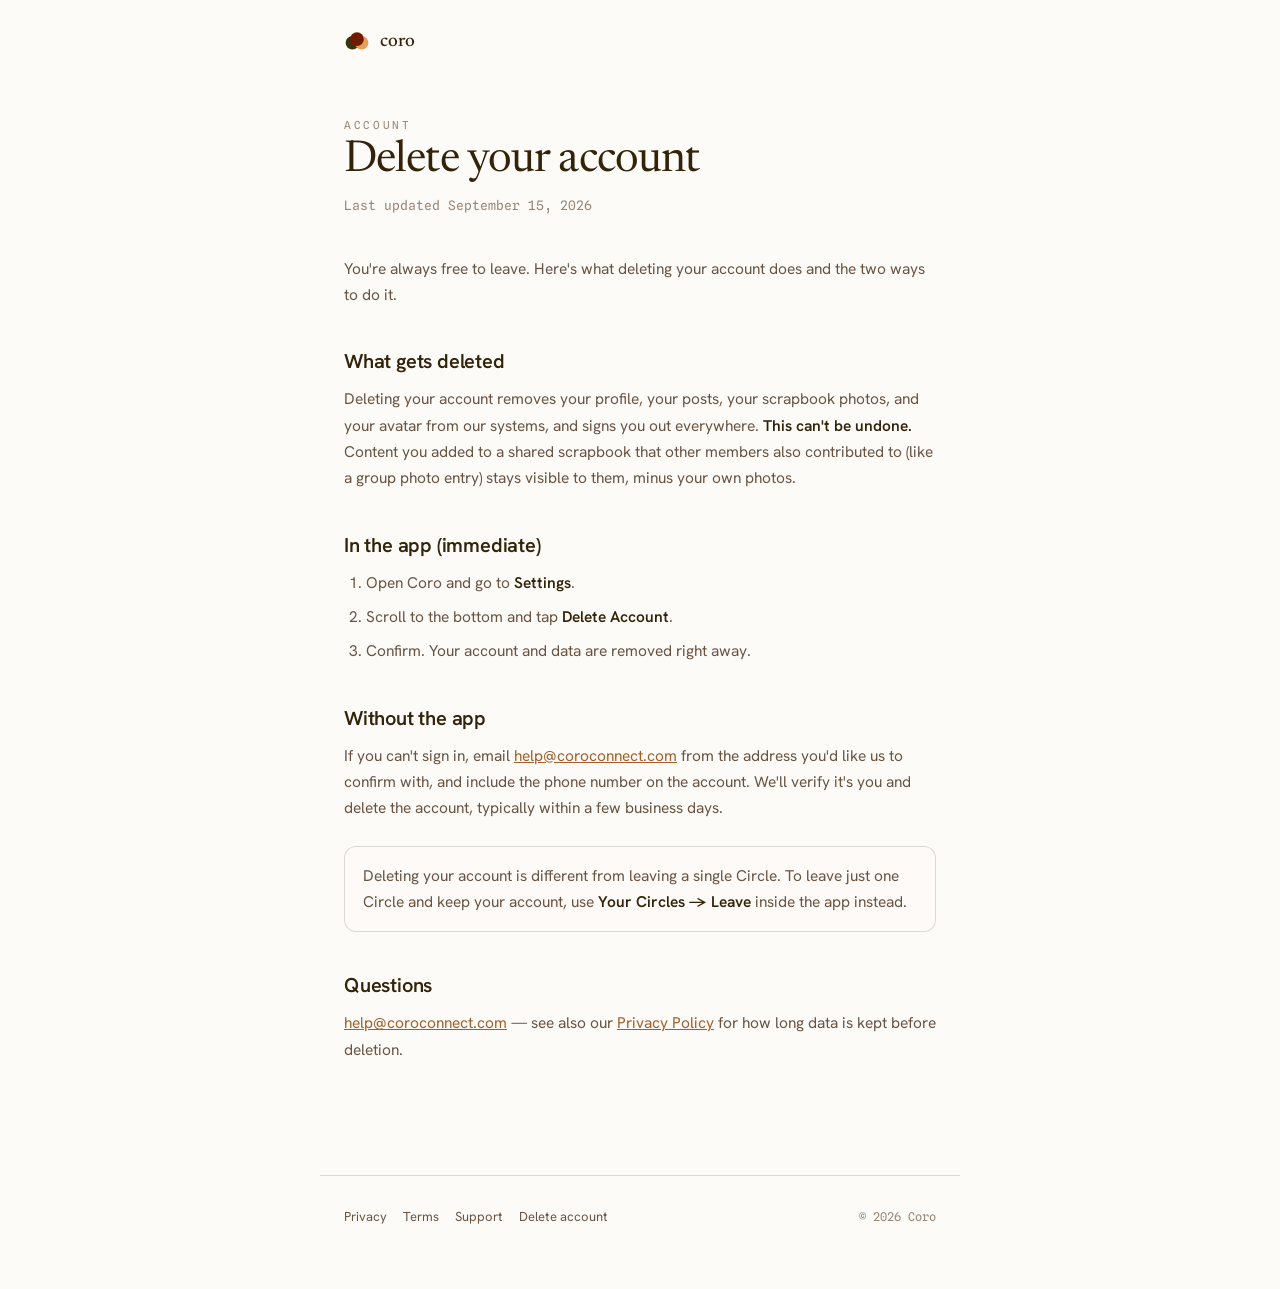
==== delete-account/index.html @ 0840151b "Add privacy, terms, delete-account, support pages and invite universal-link plumbing Closes RELEASE_" ====
<!doctype html>
<html lang="en">
<head>
<meta charset="utf-8" />
<meta name="viewport" content="width=device-width, initial-scale=1" />
<title>Delete your account — Coro</title>
<meta name="description" content="How to delete your Coro account and what happens to your data.">
<link rel="icon" href="data:image/svg+xml,%3Csvg%20xmlns='http://www.w3.org/2000/svg'%20viewBox='0%200%20130%20130'%3E%3Crect%20width='130'%20height='130'%20rx='28'%20fill='oklch(0.99%200.005%2080)'/%3E%3Ccircle%20cx='42'%20cy='73.5'%20r='34'%20fill='oklch(0.32%200.055%20100)'/%3E%3Ccircle%20cx='88'%20cy='73.5'%20r='34'%20fill='oklch(0.755%200.124%2060)'/%3E%3Ccircle%20cx='65'%20cy='55.5'%20r='34'%20fill='oklch(0.36%200.126%2040)'/%3E%3C/svg%3E">
<link rel="preconnect" href="https://fonts.googleapis.com">
<link rel="preconnect" href="https://fonts.gstatic.com" crossorigin>
<link href="https://fonts.googleapis.com/css2?family=Newsreader:ital,opsz,wght@0,6..72,400;0,6..72,500;0,6..72,600;1,6..72,400&amp;family=Hanken+Grotesk:wght@400;500;600;700&amp;family=Spline+Sans+Mono:wght@400;500&amp;display=swap" rel="stylesheet">
<link rel="stylesheet" href="/assets/site.css">
</head>
<body>

<header class="site-header">
  <a class="mark" href="/">
    <svg class="mark-icon" viewBox="0 0 130 130" xmlns="http://www.w3.org/2000/svg">
      <circle cx="42" cy="73.5" r="34" fill="var(--moss)"/>
      <circle cx="88" cy="73.5" r="34" fill="var(--plum)"/>
      <circle cx="65" cy="55.5" r="34" fill="var(--amber)"/>
    </svg>
    <span class="wordmark serif">coro</span>
  </a>
</header>

<main class="page">
  <div class="eyebrow mono">Account</div>
  <h1 class="serif">Delete your account</h1>
  <p class="updated mono">Last updated September 15, 2026</p>

  <p>You're always free to leave. Here's what deleting your account does and the two ways to do it.</p>

  <h2>What gets deleted</h2>
  <p>Deleting your account removes your profile, your posts, your scrapbook photos, and your avatar from our systems, and signs you out everywhere. <strong>This can't be undone.</strong> Content you added to a shared scrapbook that other members also contributed to (like a group photo entry) stays visible to them, minus your own photos.</p>

  <h2>In the app (immediate)</h2>
  <ol>
    <li>Open Coro and go to <strong>Settings</strong>.</li>
    <li>Scroll to the bottom and tap <strong>Delete Account</strong>.</li>
    <li>Confirm. Your account and data are removed right away.</li>
  </ol>

  <h2>Without the app</h2>
  <p>If you can't sign in, email <a href="mailto:help@coroconnect.com">help@coroconnect.com</a> from the address you'd like us to confirm with, and include the phone number on the account. We'll verify it's you and delete the account, typically within a few business days.</p>

  <div class="callout">
    <p>Deleting your account is different from leaving a single Circle. To leave just one Circle and keep your account, use <strong>Your Circles → Leave</strong> inside the app instead.</p>
  </div>

  <h2>Questions</h2>
  <p><a href="mailto:help@coroconnect.com">help@coroconnect.com</a> — see also our <a href="/privacy">Privacy Policy</a> for how long data is kept before deletion.</p>
</main>

<footer class="site-footer">
  <nav>
    <a href="/privacy">Privacy</a>
    <a href="/terms">Terms</a>
    <a href="/support">Support</a>
    <a href="/delete-account">Delete account</a>
  </nav>
  <span class="copy mono">© 2026 Coro</span>
</footer>

</body>
</html>
---- assets/site.css ----
/* Shared chrome for coroconnect.com content pages (privacy, terms, support, delete-account, invite).
   Tokens match the coming-soon cover page (index.html) so the whole site reads as one thing. */
*{box-sizing:border-box}
:root{
  --paper: oklch(0.99 0.005 80);
  --ink: oklch(0.27 0.045 78);
  --ink2: oklch(0.46 0.04 62);
  --ink3: oklch(0.63 0.035 62);
  --rule: oklch(0.27 0.045 78 / .16);
  --moss: oklch(0.32 0.055 100);
  --plum: oklch(0.755 0.124 60);
  --plum-ink: oklch(0.55 0.11 58);
  --amber: oklch(0.36 0.126 40);
}
html,body{height:100%}
body{
  margin:0;
  background:var(--paper);
  color:var(--ink);
  font-family:'Hanken Grotesk',system-ui,-apple-system,sans-serif;
  -webkit-font-smoothing:antialiased;
}
a{color:var(--plum-ink)}
a:hover{color:var(--amber)}
.serif{font-family:'Newsreader',Georgia,serif}
.mono{font-family:'Spline Sans Mono',ui-monospace,monospace}

.site-header{
  max-width:640px;margin:0 auto;padding:28px 24px 0;
  display:flex;align-items:center;gap:10px;
}
.site-header a.mark{display:flex;align-items:center;gap:10px;text-decoration:none;color:var(--ink)}
.site-header .mark-icon{width:26px;height:26px;flex:none}
.site-header .wordmark{font-size:19px;font-weight:500}

.page{max-width:640px;margin:0 auto;padding:28px 24px 96px}
.page .eyebrow{
  margin:36px 0 6px;font-size:11px;letter-spacing:.24em;text-transform:uppercase;color:var(--ink3);
}
.page h1{font-size:clamp(32px,6vw,44px);font-weight:400;letter-spacing:-.02em;line-height:1.08;margin:0 0 8px}
.page .updated{font-size:13px;color:var(--ink3);margin:0 0 40px}
.page h2{font-size:20px;font-weight:600;margin:40px 0 12px;letter-spacing:-.01em}
.page p{font-size:15.5px;line-height:1.7;color:var(--ink2);margin:0 0 16px}
.page li{font-size:15.5px;line-height:1.7;color:var(--ink2);margin:0 0 8px}
.page ul,.page ol{margin:0 0 16px;padding-left:22px}
.page strong{color:var(--ink);font-weight:600}
.page .callout{
  border:1px solid var(--rule);border-radius:12px;padding:16px 18px;margin:24px 0;background:oklch(0.99 0.005 80 / .6);
}
.page .callout p:last-child{margin-bottom:0}
.page table{width:100%;border-collapse:collapse;margin:8px 0 20px;font-size:14.5px}
.page th,.page td{text-align:left;padding:9px 10px;border-bottom:1px solid var(--rule);color:var(--ink2)}
.page th{color:var(--ink3);font-size:11px;letter-spacing:.08em;text-transform:uppercase;font-weight:600}

.site-footer{
  max-width:640px;margin:0 auto;padding:32px 24px 64px;border-top:1px solid var(--rule);
  display:flex;flex-wrap:wrap;gap:18px;align-items:center;justify-content:space-between;
}
.site-footer nav{display:flex;flex-wrap:wrap;gap:16px}
.site-footer nav a{font-size:13px;color:var(--ink2);text-decoration:none}
.site-footer nav a:hover{color:var(--amber)}
.site-footer .copy{font-size:12px;color:var(--ink3)}
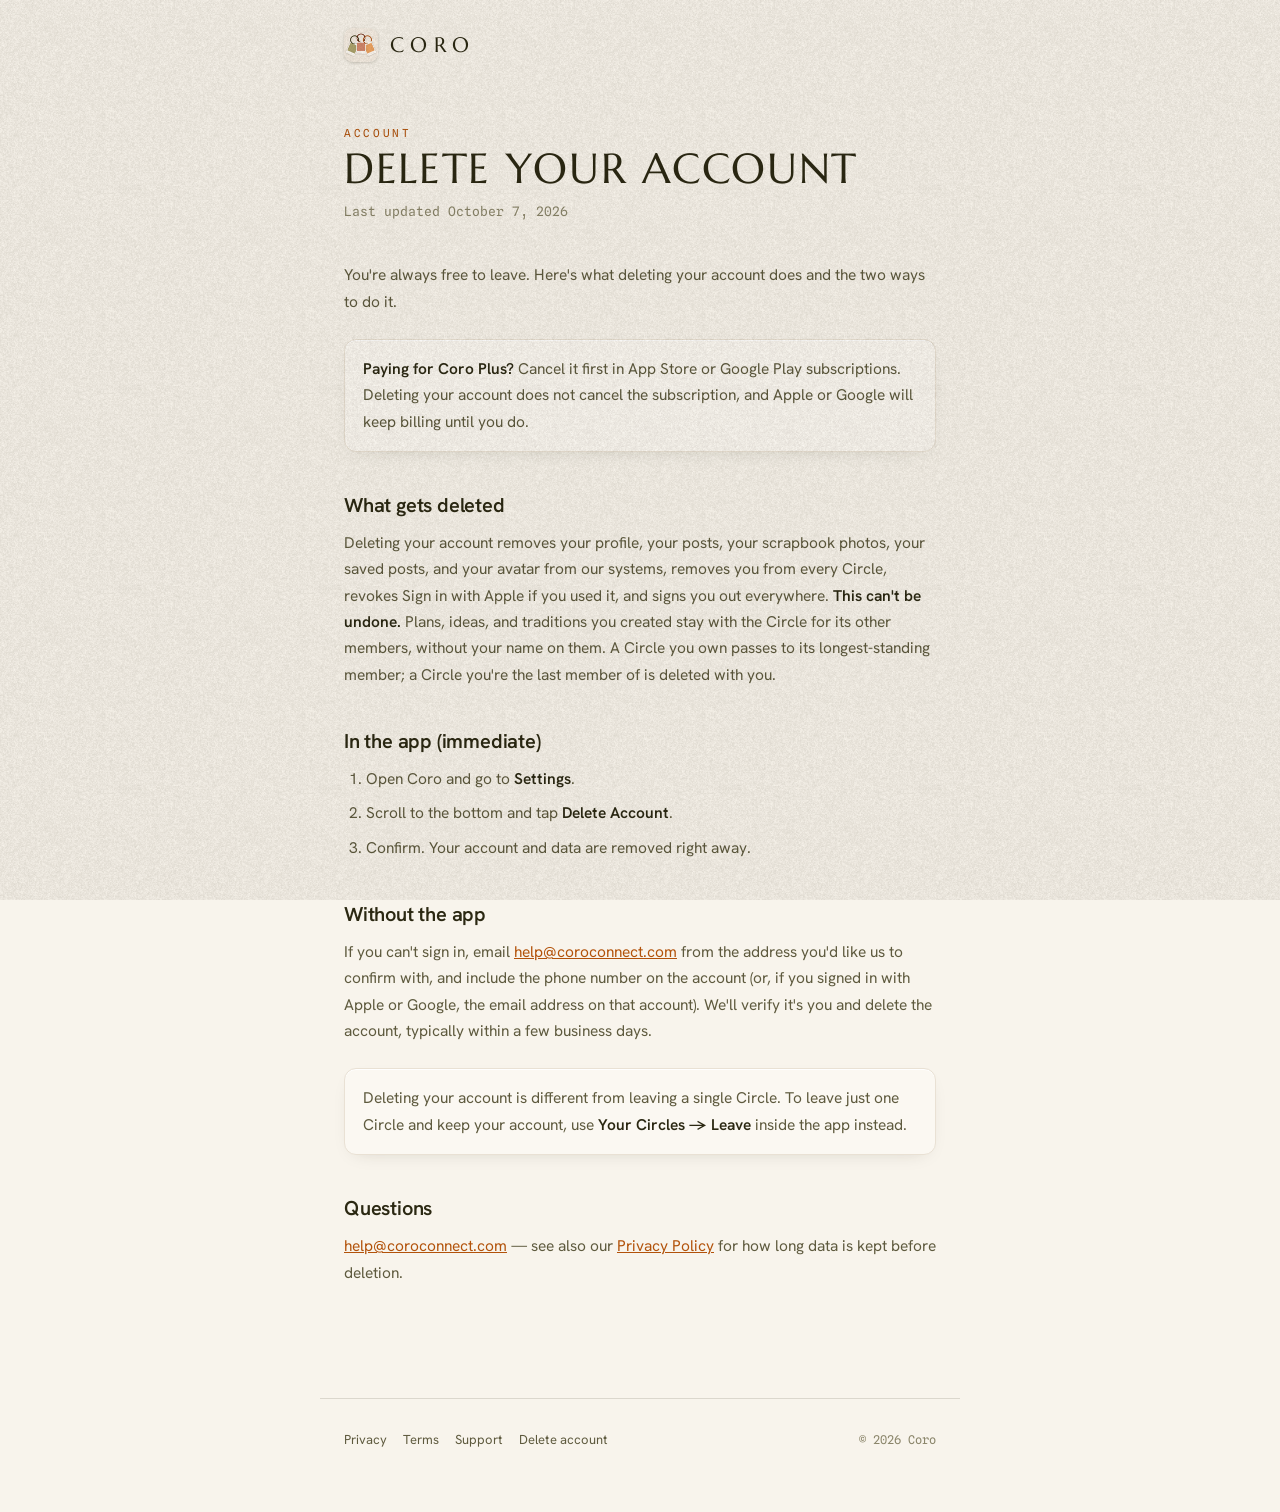
==== commit 67249319: "website overhaul" ====
--- a/delete-account/index.html
+++ b/delete-account/index.html
@@ -5,21 +5,17 @@
 <meta name="viewport" content="width=device-width, initial-scale=1" />
 <title>Delete your account — Coro</title>
 <meta name="description" content="How to delete your Coro account and what happens to your data.">
-<link rel="icon" href="data:image/svg+xml,%3Csvg%20xmlns='http://www.w3.org/2000/svg'%20viewBox='0%200%20130%20130'%3E%3Crect%20width='130'%20height='130'%20rx='28'%20fill='oklch(0.99%200.005%2080)'/%3E%3Ccircle%20cx='42'%20cy='73.5'%20r='34'%20fill='oklch(0.32%200.055%20100)'/%3E%3Ccircle%20cx='88'%20cy='73.5'%20r='34'%20fill='oklch(0.755%200.124%2060)'/%3E%3Ccircle%20cx='65'%20cy='55.5'%20r='34'%20fill='oklch(0.36%200.126%2040)'/%3E%3C/svg%3E">
+<link rel="icon" type="image/png" href="/assets/img/favicon.png"><link rel="apple-touch-icon" href="/assets/img/apple-touch-icon.png">
 <link rel="preconnect" href="https://fonts.googleapis.com">
 <link rel="preconnect" href="https://fonts.gstatic.com" crossorigin>
-<link href="https://fonts.googleapis.com/css2?family=Newsreader:ital,opsz,wght@0,6..72,400;0,6..72,500;0,6..72,600;1,6..72,400&amp;family=Hanken+Grotesk:wght@400;500;600;700&amp;family=Spline+Sans+Mono:wght@400;500&amp;display=swap" rel="stylesheet">
+<link href="https://fonts.googleapis.com/css2?family=Hanken+Grotesk:wght@400;500;600;700&amp;family=Marcellus&amp;family=Nanum+Pen+Script&amp;family=Spline+Sans+Mono:wght@400;500&amp;display=swap" rel="stylesheet">
 <link rel="stylesheet" href="/assets/site.css">
 </head>
 <body>
 
 <header class="site-header">
   <a class="mark" href="/">
-    <svg class="mark-icon" viewBox="0 0 130 130" xmlns="http://www.w3.org/2000/svg">
-      <circle cx="42" cy="73.5" r="34" fill="var(--moss)"/>
-      <circle cx="88" cy="73.5" r="34" fill="var(--plum)"/>
-      <circle cx="65" cy="55.5" r="34" fill="var(--amber)"/>
-    </svg>
+    <img class="mark-icon" src="/assets/img/favicon.png" alt="" width="34" height="34">
     <span class="wordmark serif">coro</span>
   </a>
 </header>
@@ -27,12 +23,16 @@
 <main class="page">
   <div class="eyebrow mono">Account</div>
   <h1 class="serif">Delete your account</h1>
-  <p class="updated mono">Last updated September 15, 2026</p>
+  <p class="updated mono">Last updated October 7, 2026</p>
 
   <p>You're always free to leave. Here's what deleting your account does and the two ways to do it.</p>
 
+  <div class="callout">
+    <p><strong>Paying for Coro Plus?</strong> Cancel it first in App Store or Google Play subscriptions. Deleting your account does not cancel the subscription, and Apple or Google will keep billing until you do.</p>
+  </div>
+
   <h2>What gets deleted</h2>
-  <p>Deleting your account removes your profile, your posts, your scrapbook photos, and your avatar from our systems, and signs you out everywhere. <strong>This can't be undone.</strong> Content you added to a shared scrapbook that other members also contributed to (like a group photo entry) stays visible to them, minus your own photos.</p>
+  <p>Deleting your account removes your profile, your posts, your scrapbook photos, your saved posts, and your avatar from our systems, removes you from every Circle, revokes Sign in with Apple if you used it, and signs you out everywhere. <strong>This can't be undone.</strong> Plans, ideas, and traditions you created stay with the Circle for its other members, without your name on them. A Circle you own passes to its longest-standing member; a Circle you're the last member of is deleted with you.</p>
 
   <h2>In the app (immediate)</h2>
   <ol>
@@ -42,7 +42,7 @@
   </ol>
 
   <h2>Without the app</h2>
-  <p>If you can't sign in, email <a href="mailto:help@coroconnect.com">help@coroconnect.com</a> from the address you'd like us to confirm with, and include the phone number on the account. We'll verify it's you and delete the account, typically within a few business days.</p>
+  <p>If you can't sign in, email <a href="mailto:help@coroconnect.com">help@coroconnect.com</a> from the address you'd like us to confirm with, and include the phone number on the account (or, if you signed in with Apple or Google, the email address on that account). We'll verify it's you and delete the account, typically within a few business days.</p>
 
   <div class="callout">
     <p>Deleting your account is different from leaving a single Circle. To leave just one Circle and keep your account, use <strong>Your Circles → Leave</strong> inside the app instead.</p>
--- a/assets/site.css
+++ b/assets/site.css
@@ -1,52 +1,50 @@
-/* Shared chrome for coroconnect.com content pages (privacy, terms, support, delete-account, invite).
-   Tokens match the coming-soon cover page (index.html) so the whole site reads as one thing. */
+/* Shared chrome for coroconnect.com. Film edition: warm paper, olive / terracotta / oxblood,
+   Marcellus caps for display, polaroid + film-strip motifs. Tokens match the app (src/theme/colors.ts). */
 *{box-sizing:border-box}
 :root{
-  --paper: oklch(0.99 0.005 80);
-  --ink: oklch(0.27 0.045 78);
-  --ink2: oklch(0.46 0.04 62);
-  --ink3: oklch(0.63 0.035 62);
-  --rule: oklch(0.27 0.045 78 / .16);
-  --moss: oklch(0.32 0.055 100);
-  --plum: oklch(0.755 0.124 60);
-  --plum-ink: oklch(0.55 0.11 58);
-  --amber: oklch(0.36 0.126 40);
+  --bg:#F8F4EC; --sheet:#FBF8F2; --hero:#EFE8DA; --card:#FFFFFF;
+  --ink:#2B2812; --ink2:#5E5A3E; --ink3:#8A856A;
+  --hair:#E9E1D4; --rule:rgba(43,40,18,.14);
+  --olive:#68642F; --olive-lt:#AFA66F; --terra:#B2520A; --amber:#EDA462; --rose:#D4896F; --oxblood:#6A1C00;
+  --dark:#22251A; --film:#1D1F14;
+  /* legacy names used by older markup */
+  --paper:var(--bg); --moss:var(--olive); --plum:var(--amber); --plum-ink:var(--terra);
+  --font-caps:'Marcellus',Georgia,serif; --font-body:'Hanken Grotesk',system-ui,-apple-system,sans-serif;
+  --font-mono:'Spline Sans Mono',ui-monospace,monospace; --font-pen:'Nanum Pen Script','Segoe Print',cursive;
 }
-html,body{height:100%}
+html{scroll-behavior:smooth;overflow-x:clip}
+body{overflow-x:clip}
 body{
-  margin:0;
-  background:var(--paper);
-  color:var(--ink);
-  font-family:'Hanken Grotesk',system-ui,-apple-system,sans-serif;
-  -webkit-font-smoothing:antialiased;
+  margin:0;background:var(--bg);color:var(--ink);
+  font-family:var(--font-body);-webkit-font-smoothing:antialiased;
 }
-a{color:var(--plum-ink)}
-a:hover{color:var(--amber)}
-.serif{font-family:'Newsreader',Georgia,serif}
-.mono{font-family:'Spline Sans Mono',ui-monospace,monospace}
+body::before{ /* paper grain */
+  content:"";position:fixed;inset:0;pointer-events:none;z-index:50;
+  background:url(/assets/img/grain.png);background-size:200px;opacity:.28;mix-blend-mode:multiply;
+}
+a{color:var(--terra)}
+a:hover{color:var(--oxblood)}
+.serif{font-family:var(--font-caps);font-weight:400}
+.mono{font-family:var(--font-mono)}
 
 .site-header{
   max-width:640px;margin:0 auto;padding:28px 24px 0;
   display:flex;align-items:center;gap:10px;
 }
-.site-header a.mark{display:flex;align-items:center;gap:10px;text-decoration:none;color:var(--ink)}
-.site-header .mark-icon{width:26px;height:26px;flex:none}
-.site-header .wordmark{font-size:19px;font-weight:500}
+.site-header a.mark{display:flex;align-items:center;gap:12px;text-decoration:none;color:var(--ink)}
+.site-header .mark-icon{width:34px;height:34px;flex:none;border-radius:9px;box-shadow:0 1px 3px rgba(43,40,18,.2)}
+.site-header .wordmark{font-size:21px;letter-spacing:.3em;text-transform:uppercase}
 
 .page{max-width:640px;margin:0 auto;padding:28px 24px 96px}
-.page .eyebrow{
-  margin:36px 0 6px;font-size:11px;letter-spacing:.24em;text-transform:uppercase;color:var(--ink3);
-}
-.page h1{font-size:clamp(32px,6vw,44px);font-weight:400;letter-spacing:-.02em;line-height:1.08;margin:0 0 8px}
+.page .eyebrow{margin:36px 0 6px;font-size:11px;letter-spacing:.24em;text-transform:uppercase;color:var(--terra)}
+.page h1{font-family:var(--font-caps);text-transform:uppercase;letter-spacing:.04em;font-size:clamp(30px,6vw,42px);font-weight:400;line-height:1.1;margin:0 0 8px}
 .page .updated{font-size:13px;color:var(--ink3);margin:0 0 40px}
 .page h2{font-size:20px;font-weight:600;margin:40px 0 12px;letter-spacing:-.01em}
 .page p{font-size:15.5px;line-height:1.7;color:var(--ink2);margin:0 0 16px}
 .page li{font-size:15.5px;line-height:1.7;color:var(--ink2);margin:0 0 8px}
 .page ul,.page ol{margin:0 0 16px;padding-left:22px}
 .page strong{color:var(--ink);font-weight:600}
-.page .callout{
-  border:1px solid var(--rule);border-radius:12px;padding:16px 18px;margin:24px 0;background:oklch(0.99 0.005 80 / .6);
-}
+.page .callout{border:1px solid var(--hair);border-radius:12px;padding:16px 18px;margin:24px 0;background:var(--sheet);box-shadow:0 1px 0 #fff inset,0 6px 18px -12px rgba(43,40,18,.25)}
 .page .callout p:last-child{margin-bottom:0}
 .page table{width:100%;border-collapse:collapse;margin:8px 0 20px;font-size:14.5px}
 .page th,.page td{text-align:left;padding:9px 10px;border-bottom:1px solid var(--rule);color:var(--ink2)}
@@ -58,5 +56,5 @@
 }
 .site-footer nav{display:flex;flex-wrap:wrap;gap:16px}
 .site-footer nav a{font-size:13px;color:var(--ink2);text-decoration:none}
-.site-footer nav a:hover{color:var(--amber)}
+.site-footer nav a:hover{color:var(--terra)}
 .site-footer .copy{font-size:12px;color:var(--ink3)}
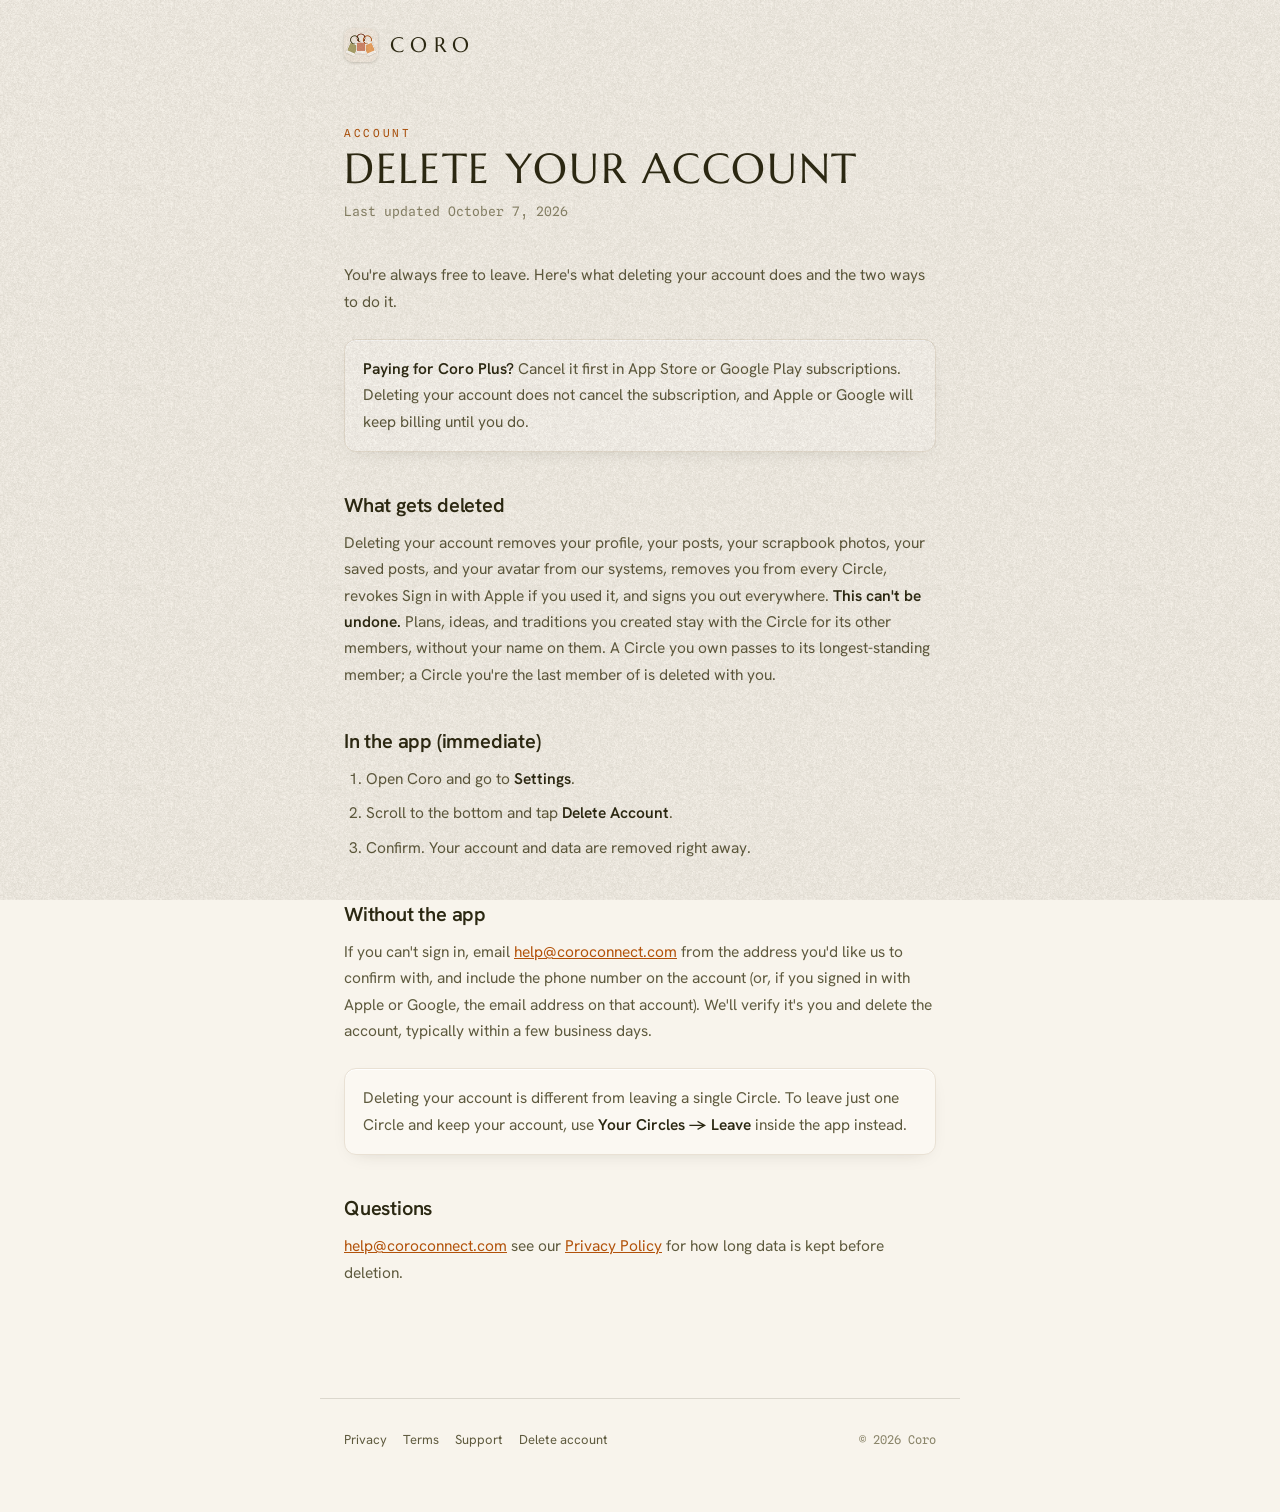
==== commit 50b1395c: "cleanup" ====
--- a/delete-account/index.html
+++ b/delete-account/index.html
@@ -49,7 +49,7 @@
   </div>
 
   <h2>Questions</h2>
-  <p><a href="mailto:help@coroconnect.com">help@coroconnect.com</a> — see also our <a href="/privacy">Privacy Policy</a> for how long data is kept before deletion.</p>
+  <p><a href="mailto:help@coroconnect.com">help@coroconnect.com</a> see our <a href="/privacy">Privacy Policy</a> for how long data is kept before deletion.</p>
 </main>
 
 <footer class="site-footer">
--- a/assets/site.css
+++ b/assets/site.css
@@ -20,7 +20,7 @@
 }
 body::before{ /* paper grain */
   content:"";position:fixed;inset:0;pointer-events:none;z-index:50;
-  background:url(/assets/img/grain.png);background-size:200px;opacity:.28;mix-blend-mode:multiply;
+  background:url(/assets/img/grain.png);background-size:200px;opacity:.28;transform:translateZ(0);
 }
 a{color:var(--terra)}
 a:hover{color:var(--oxblood)}
